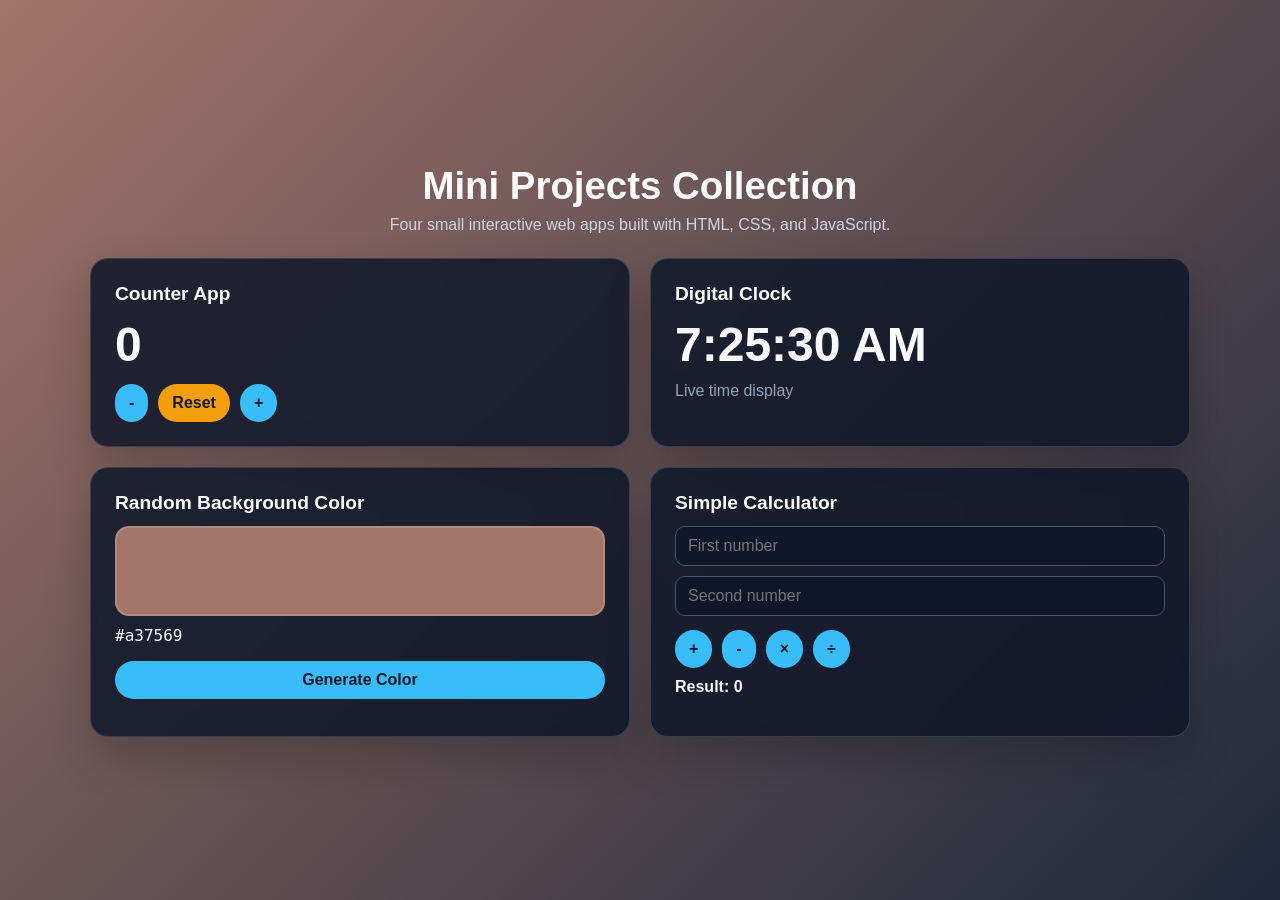
==== css/MINI.html @ 702230bd "renamed:    css/index.html -> css/MINI.html" ====
<!DOCTYPE html>
<html lang="en">
  <head>
    <meta charset="UTF-8" />
    <meta name="viewport" content="width=device-width, initial-scale=1.0" />
    <title>Mini Projects Collection</title>
    <link rel="stylesheet" href="mini-projects.css" />
  </head>
  <body>
    <main class="container">
      <header class="hero">
        <h1>Mini Projects Collection</h1>
        <p>Four small interactive web apps built with HTML, CSS, and JavaScript.</p>
      </header>

      <section class="grid">
        <article class="card">
          <h2>Counter App</h2>
          <p class="value" id="counter-value">0</p>
          <div class="buttons">
            <button class="btn" id="decrement">-</button>
            <button class="btn reset" id="reset">Reset</button>
            <button class="btn" id="increment">+</button>
          </div>
        </article>

        <article class="card">
          <h2>Digital Clock</h2>
          <p class="clock" id="clock-display">--:--:--</p>
          <p class="muted">Live time display</p>
        </article>

        <article class="card color-card">
          <h2>Random Background Color</h2>
          <div class="color-box" id="color-preview"></div>
          <p class="color-code" id="color-code">#ffffff</p>
          <button class="btn full" id="color-btn">Generate Color</button>
        </article>

        <article class="card">
          <h2>Simple Calculator</h2>
          <div class="calculator">
            <input type="number" id="num1" placeholder="First number" />
            <input type="number" id="num2" placeholder="Second number" />
            <div class="buttons calc-buttons">
              <button class="btn" data-op="add">+</button>
              <button class="btn" data-op="subtract">-</button>
              <button class="btn" data-op="multiply">×</button>
              <button class="btn" data-op="divide">÷</button>
            </div>
            <p class="result" id="result">Result: 0</p>
          </div>
        </article>
      </section>
    </main>

    <script src="mini-projects.js"></script>
  </body>
</html>
---- css/mini-projects.css ----
:root {
  color-scheme: dark;
  font-family: "Segoe UI", Tahoma, Geneva, Verdana, sans-serif;
}

* {
  box-sizing: border-box;
}

body {
  margin: 0;
  min-height: 100vh;
  background: linear-gradient(135deg, #0f172a, #1e293b);
  color: #f8fafc;
  display: flex;
  justify-content: center;
  align-items: center;
  padding: 24px;
  transition: background 0.3s ease;
}

.container {
  width: min(1100px, 100%);
}

.hero {
  text-align: center;
  margin-bottom: 24px;
}

.hero h1 {
  margin: 0 0 8px;
  font-size: clamp(1.8rem, 3vw, 2.6rem);
}

.hero p {
  margin: 0;
  color: #cbd5e1;
}

.grid {
  display: grid;
  grid-template-columns: repeat(2, minmax(0, 1fr));
  gap: 20px;
}

.card {
  background: rgba(15, 23, 42, 0.85);
  border: 1px solid rgba(148, 163, 184, 0.25);
  border-radius: 18px;
  padding: 24px;
  box-shadow: 0 20px 45px rgba(0, 0, 0, 0.2);
  backdrop-filter: blur(10px);
}

.card h2 {
  margin-top: 0;
  margin-bottom: 12px;
  font-size: 1.2rem;
}

.value,
.clock {
  font-size: clamp(2rem, 5vw, 3rem);
  font-weight: 700;
  margin: 0 0 10px;
}

.muted {
  color: #94a3b8;
  margin: 0;
}

.buttons {
  display: flex;
  gap: 10px;
  flex-wrap: wrap;
  margin-top: 12px;
}

.btn {
  border: 0;
  padding: 10px 14px;
  border-radius: 999px;
  cursor: pointer;
  font-size: 1rem;
  font-weight: 600;
  background: #38bdf8;
  color: #0f172a;
  transition: transform 0.2s ease, background 0.2s ease;
}

.btn:hover {
  transform: translateY(-1px);
  background: #7dd3fc;
}

.reset {
  background: #f59e0b;
}

.full {
  width: 100%;
  margin-top: 10px;
}

.color-box {
  height: 90px;
  border-radius: 14px;
  border: 2px solid rgba(255, 255, 255, 0.15);
  background: #ffffff;
  margin-bottom: 10px;
}

.color-code {
  font-family: monospace;
  font-size: 1rem;
  margin: 0 0 6px;
}

.calculator input {
  width: 100%;
  border: 1px solid #475569;
  border-radius: 10px;
  padding: 10px 12px;
  margin-bottom: 10px;
  font-size: 1rem;
  background: #0f172a;
  color: #f8fafc;
}

.calc-buttons {
  margin-top: 4px;
}

.result {
  margin-top: 10px;
  font-weight: 600;
}

@media (max-width: 760px) {
  .grid {
    grid-template-columns: 1fr;
  }
}
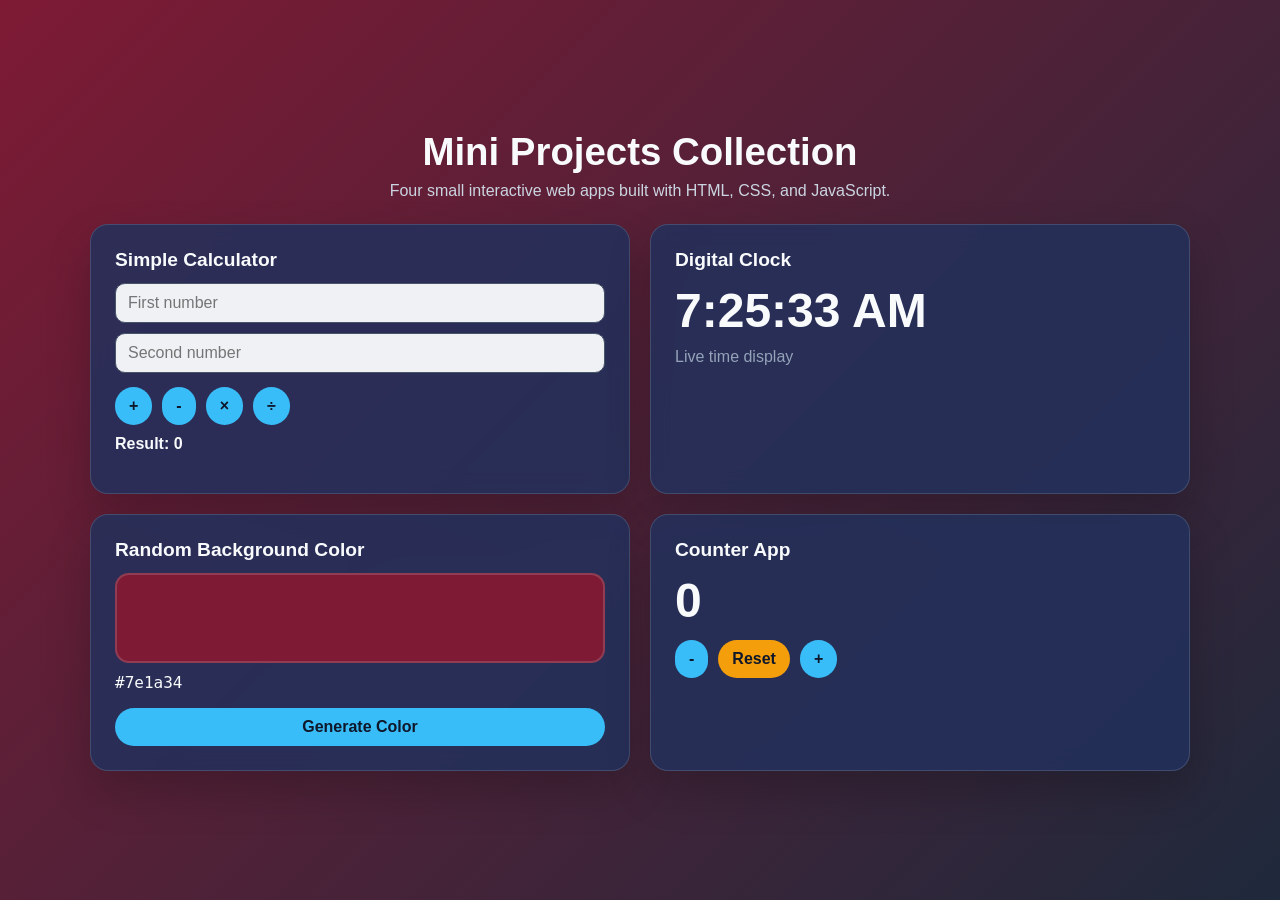
==== commit 91b99c0a: "updated file" ====
--- a/css/MINI.html
+++ b/css/MINI.html
@@ -15,14 +15,20 @@
 
       <section class="grid">
         <article class="card">
-          <h2>Counter App</h2>
-          <p class="value" id="counter-value">0</p>
-          <div class="buttons">
-            <button class="btn" id="decrement">-</button>
-            <button class="btn reset" id="reset">Reset</button>
-            <button class="btn" id="increment">+</button>
+          <h2>Simple Calculator</h2>
+          <div class="calculator">
+            <input type="number" id="num1" placeholder="First number" />
+            <input type="number" id="num2" placeholder="Second number" />
+            <div class="buttons calc-buttons">
+              <button class="btn" data-op="add">+</button>
+              <button class="btn" data-op="subtract">-</button>
+              <button class="btn" data-op="multiply">×</button>
+              <button class="btn" data-op="divide">÷</button>
+            </div>
+            <p class="result" id="result">Result: 0</p>
           </div>
         </article>
+        
 
         <article class="card">
           <h2>Digital Clock</h2>
@@ -36,19 +42,13 @@
           <p class="color-code" id="color-code">#ffffff</p>
           <button class="btn full" id="color-btn">Generate Color</button>
         </article>
-
-        <article class="card">
-          <h2>Simple Calculator</h2>
-          <div class="calculator">
-            <input type="number" id="num1" placeholder="First number" />
-            <input type="number" id="num2" placeholder="Second number" />
-            <div class="buttons calc-buttons">
-              <button class="btn" data-op="add">+</button>
-              <button class="btn" data-op="subtract">-</button>
-              <button class="btn" data-op="multiply">×</button>
-              <button class="btn" data-op="divide">÷</button>
-            </div>
-            <p class="result" id="result">Result: 0</p>
+         <article class="card">
+          <h2>Counter App</h2>
+          <p class="value" id="counter-value">0</p>
+          <div class="buttons">
+            <button class="btn" id="decrement">-</button>
+            <button class="btn reset" id="reset">Reset</button>
+            <button class="btn" id="increment">+</button>
           </div>
         </article>
       </section>
--- a/css/mini-projects.css
+++ b/css/mini-projects.css
@@ -1,5 +1,5 @@
 :root {
-  color-scheme: dark;
+  color-scheme: light;
   font-family: "Segoe UI", Tahoma, Geneva, Verdana, sans-serif;
 }
 
@@ -10,7 +10,7 @@
 body {
   margin: 0;
   min-height: 100vh;
-  background: linear-gradient(135deg, #0f172a, #1e293b);
+  background: linear-gradient(135deg, #ebedf0, #195dca);
   color: #f8fafc;
   display: flex;
   justify-content: center;
@@ -45,7 +45,7 @@
 }
 
 .card {
-  background: rgba(15, 23, 42, 0.85);
+  background: rgba(35, 49, 92, 0.85);
   border: 1px solid rgba(148, 163, 184, 0.25);
   border-radius: 18px;
   padding: 24px;
@@ -125,7 +125,7 @@
   padding: 10px 12px;
   margin-bottom: 10px;
   font-size: 1rem;
-  background: #0f172a;
+  background: #eff1f5;
   color: #f8fafc;
 }
 
